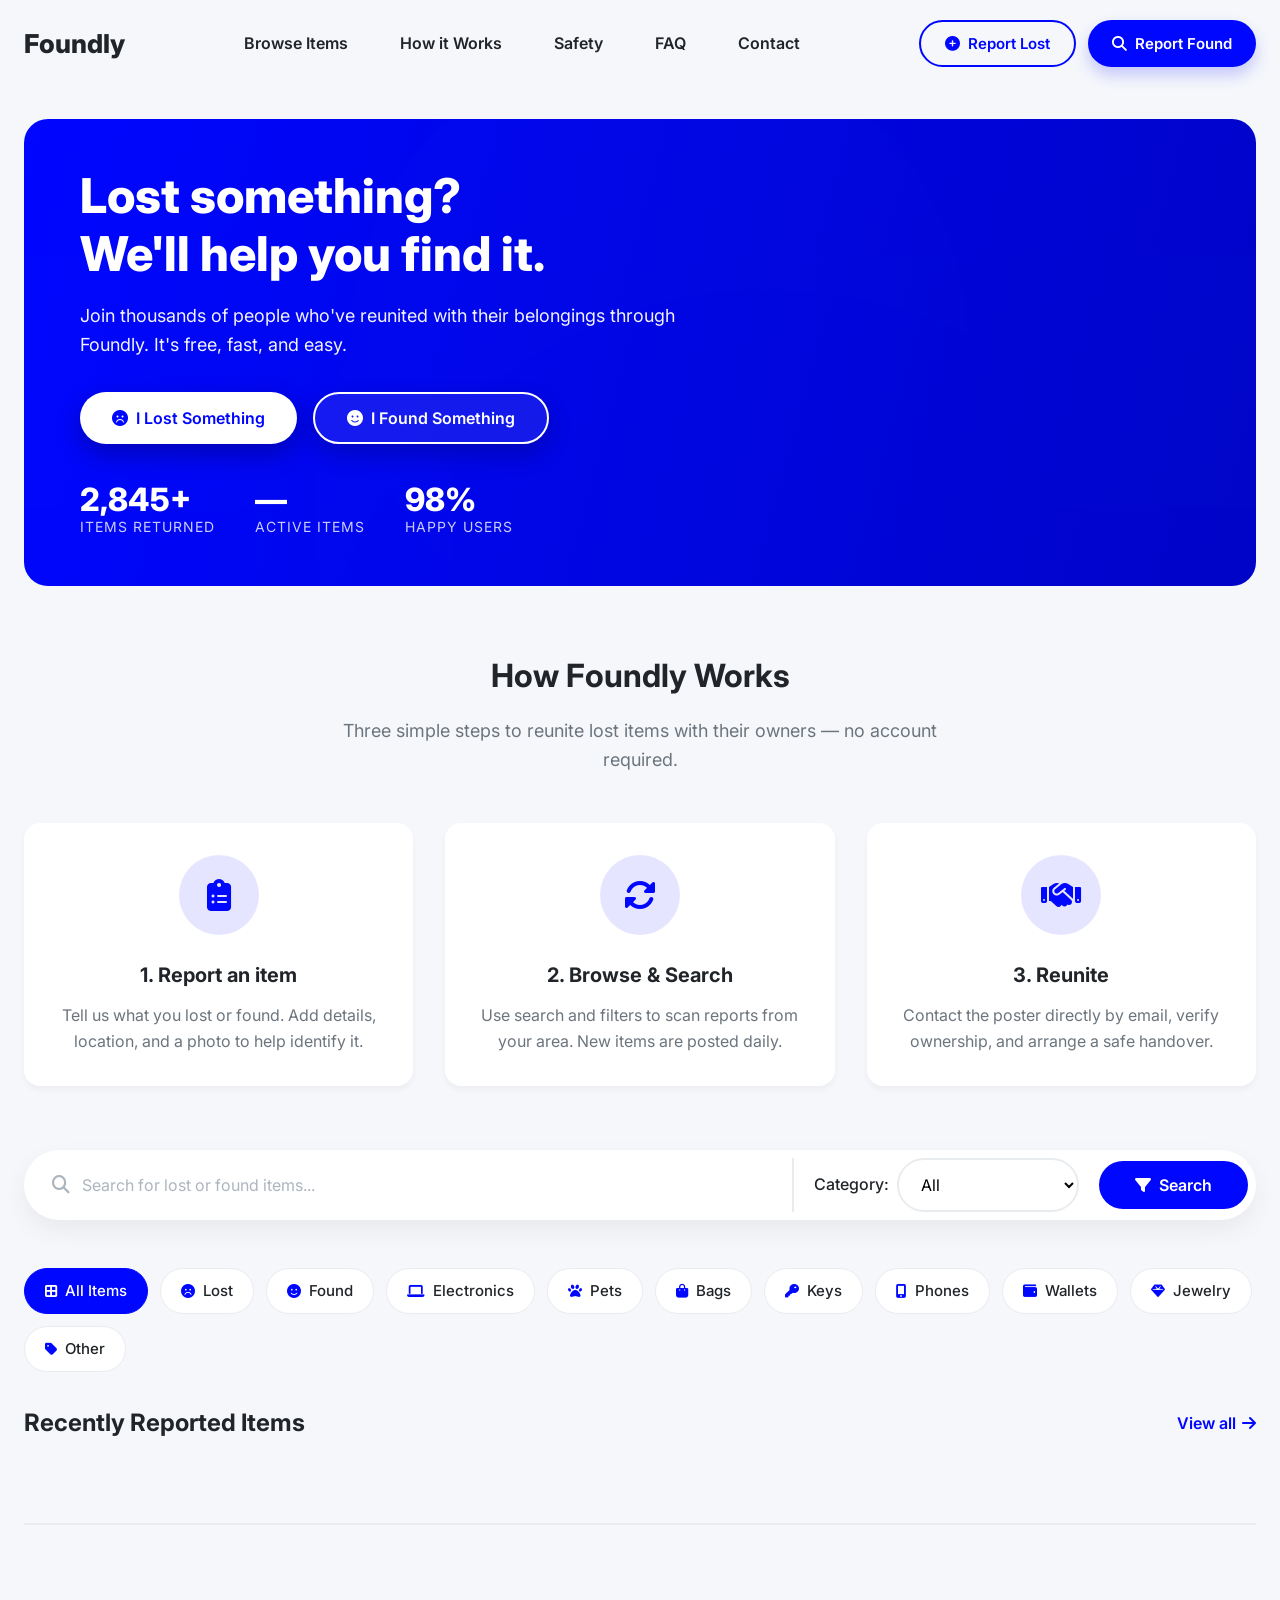
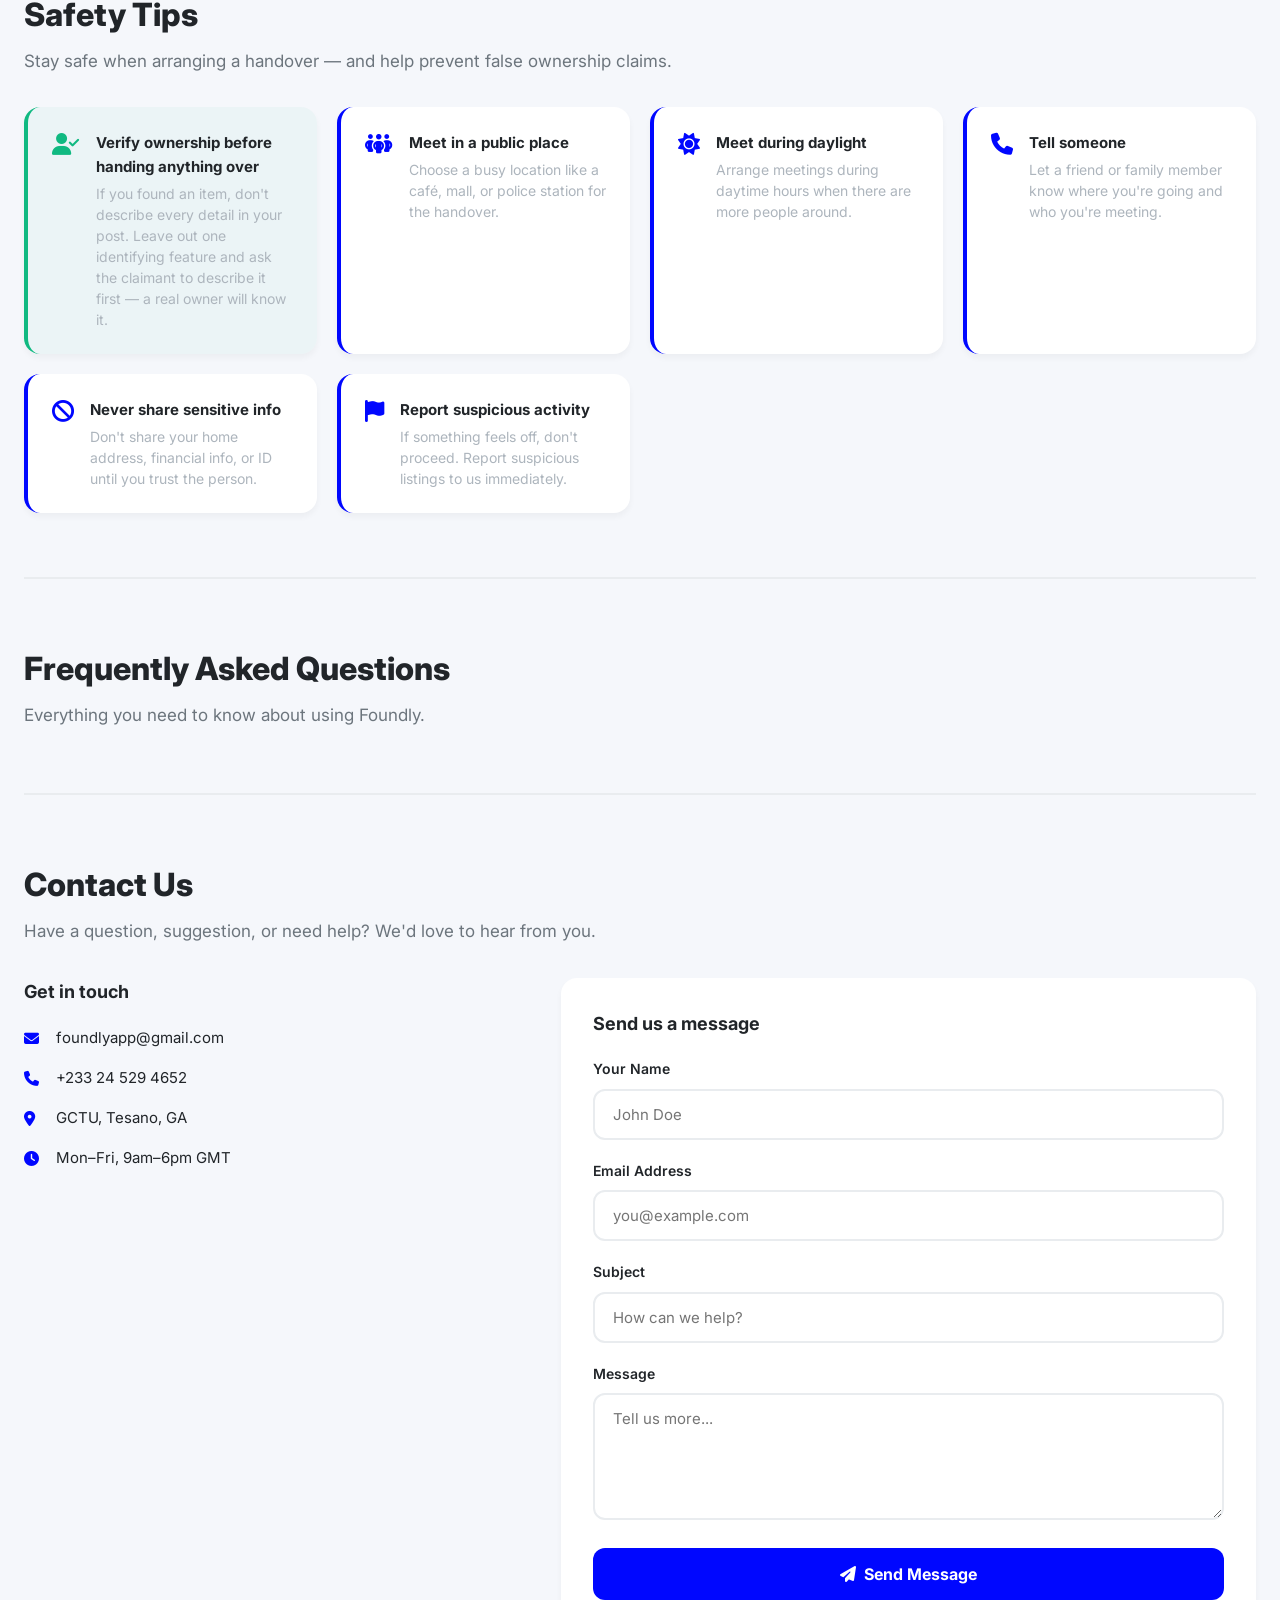
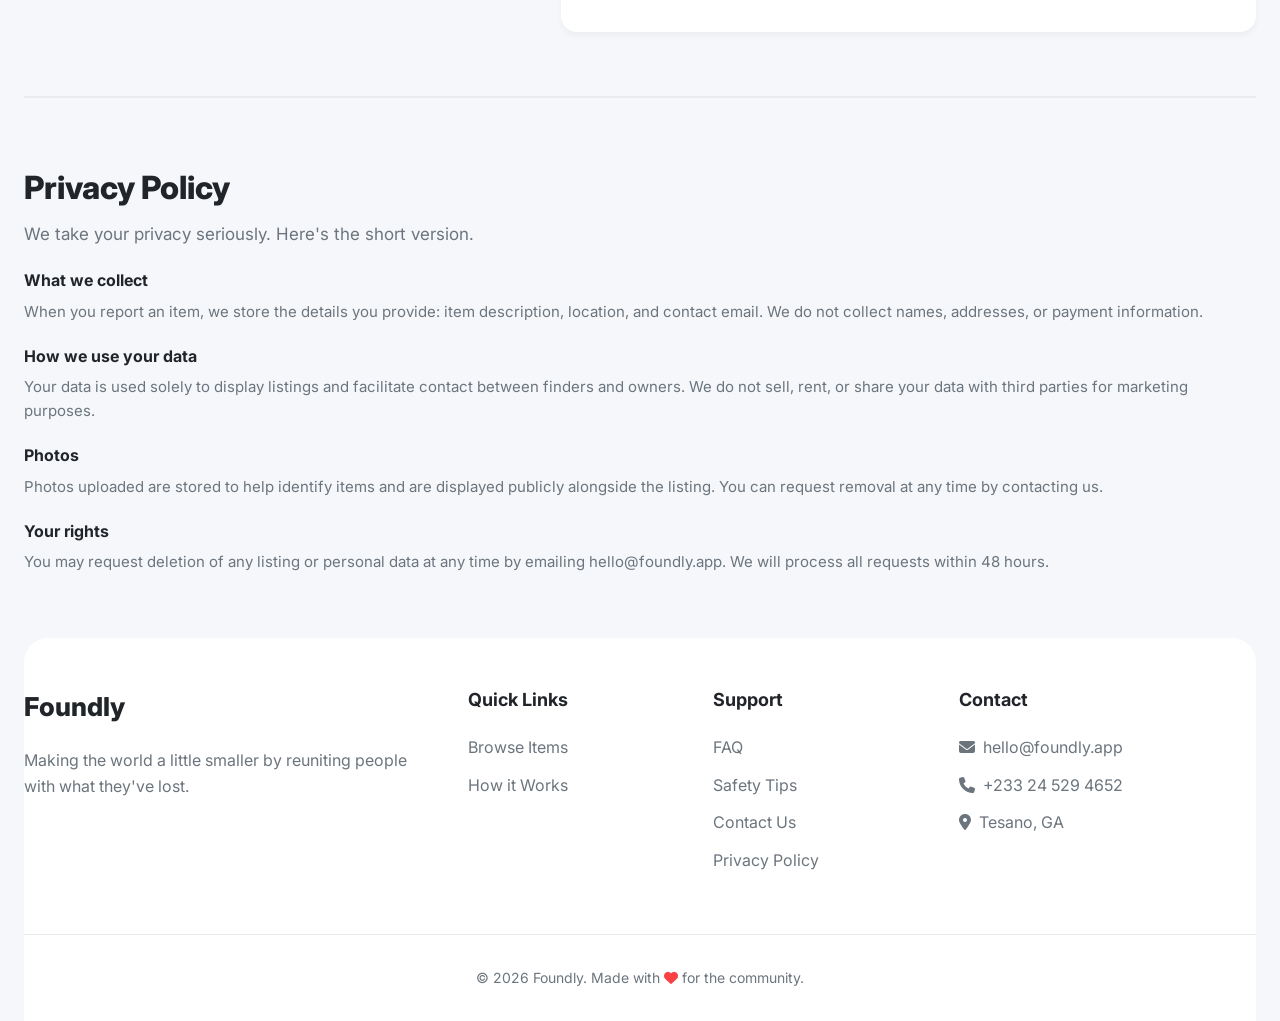
==== index.html @ a4c71cb5 "initial commit" ====
<!DOCTYPE html>
<html lang="en">
<head>
  <meta charset="UTF-8">
  <meta name="viewport" content="width=device-width, initial-scale=1.0">
  <title>Foundly · Lost & Found</title>
  <link rel="icon" type="image/png" href="foundly-logo-2(preview).png">
  <link rel="stylesheet" href="https://cdnjs.cloudflare.com/ajax/libs/font-awesome/6.4.0/css/all.min.css">
  <link href="https://fonts.googleapis.com/css2?family=Inter:wght@400;500;600;700;800&display=swap" rel="stylesheet">
  <link rel="stylesheet" href="foundly.css">
  <style>
    .about-section { margin: 64px 0; }
    .about-section h2 { font-size: 32px; font-weight: 800; margin-bottom: 8px; }
    .about-section > p { color: #6c757d; font-size: 17px; margin-bottom: 8px; }
    .section-divider { border: none; border-top: 2px solid #e9ecef; margin: 56px 0; }

    .safety-grid { display: grid; grid-template-columns: repeat(auto-fill, minmax(260px, 1fr)); gap: 20px; margin-top: 32px; }
    .safety-tip {
      background: white; border-radius: var(--radius-md); padding: 24px; box-shadow: var(--shadow-sm);
      border-left: 4px solid var(--primary); display: flex; gap: 16px; align-items: flex-start; transition: var(--transition);
    }
    .safety-tip:hover { transform: translateY(-3px); box-shadow: var(--shadow-md); }
    .safety-tip.highlight { border-left-color: #10b981; background: rgba(16,185,129,0.04); }
    .safety-tip i { font-size: 22px; color: var(--primary); margin-top: 2px; }
    .safety-tip.highlight i { color: #10b981; }
    .safety-tip h4 { font-size: 15px; margin-bottom: 4px; }
    .safety-tip p { font-size: 14px; color: var(--gray); line-height: 1.5; }

    .faq-list { margin-top: 28px; }
    .faq-item { border-bottom: 1px solid #e9ecef; }
    .faq-question {
      display: flex; justify-content: space-between; align-items: center; padding: 20px 4px;
      cursor: pointer; font-weight: 600; font-size: 16px;
    }
    .faq-question i { color: var(--gray); transition: transform 0.2s; }
    .faq-question.open i { transform: rotate(180deg); color: var(--primary); }
    .faq-answer { max-height: 0; overflow: hidden; transition: max-height 0.25s ease; color: #6c757d; font-size: 15px; line-height: 1.6; padding: 0 4px; }
    .faq-answer.open { max-height: 300px; padding-bottom: 20px; }

    .contact-grid { display: grid; grid-template-columns: 1fr 1.4fr; gap: 40px; margin-top: 32px; }
    .contact-info-item { display: flex; align-items: center; gap: 12px; margin-bottom: 16px; font-size: 15px; color: var(--dark); }
    .contact-info-item i { color: var(--primary); width: 20px; }
    .contact-form { background: white; border-radius: var(--radius-md); padding: 32px; box-shadow: var(--shadow-sm); }
    .contact-form h3, .contact-info h3 { margin-bottom: 20px; font-size: 18px; }
    @media (max-width: 900px) { .contact-grid { grid-template-columns: 1fr; } }

    .privacy-block h4 { margin-top: 20px; margin-bottom: 6px; font-size: 16px; }
    .privacy-block p { color: #6c757d; font-size: 15px; line-height: 1.6; }

    .form-tip {
      display: flex; gap: 10px; align-items: flex-start; background: rgba(0,7,255,0.05);
      border: 1px solid rgba(0,7,255,0.12); border-radius: var(--radius-sm); padding: 12px 14px;
      font-size: 13px; color: var(--dark); margin-top: -6px; margin-bottom: 18px; line-height: 1.5;
    }
    .form-tip i { color: var(--primary); margin-top: 2px; }
  </style>
</head>
<body data-page="home">
<div class="container">

  <!-- NAVIGATION -->
  <nav class="navbar">
    <a href="#" class="logo">
      <img id="foundly-logo-top" src="foundly-logo-2(preview).png" alt="Foundly illustration" onerror="this.style.display='none'">
      <span>Foundly</span>
    </a>
    <div class="nav-links">
      <a href="#items-section">Browse Items</a>
      <a href="#how-it-works">How it Works</a>
      <a href="#safety">Safety</a>
      <a href="#faq">FAQ</a>
      <a href="#contact">Contact</a>
    </div>
    <div class="nav-buttons">
      <button class="btn btn-outline" onclick="openReportModal('lost')">
        <i class="fas fa-plus-circle"></i> Report Lost
      </button>
      <button class="btn btn-primary" onclick="openReportModal('found')">
        <i class="fas fa-search"></i> Report Found
      </button>
    </div>
  </nav>

  <!-- HERO -->
  <section class="hero">
    <div class="hero-content">
      <h1>Lost something?<br>We'll help you find it.</h1>
      <p>Join thousands of people who've reunited with their belongings through Foundly. It's free, fast, and easy.</p>
      <div class="hero-buttons">
        <button class="btn" onclick="openReportModal('lost')">
          <i class="fas fa-frown"></i> I Lost Something
        </button>
        <button class="btn btn-outline-white" onclick="openReportModal('found')">
          <i class="fas fa-smile"></i> I Found Something
        </button>
      </div>
      <div class="hero-stats">
        <div class="stat-item">
          <span class="stat-number" id="statReturned">2,845+</span>
          <span class="stat-label">Items Returned</span>
        </div>
        <div class="stat-item">
          <span class="stat-number" id="statActive">—</span>
          <span class="stat-label">Active Items</span>
        </div>
        <div class="stat-item">
          <span class="stat-number">98%</span>
          <span class="stat-label">Happy Users</span>
        </div>
      </div>
    </div>
    <div class="hero-image">
      <img src="foundly-logo-2(preview).png" alt="Foundly illustration" onerror="this.style.display='none'">
    </div>
  </section>

  <!-- HOW IT WORKS -->
  <section class="how-it-works" id="how-it-works">
    <h2>How Foundly Works</h2>
    <p>Three simple steps to reunite lost items with their owners — no account required.</p>
    <div class="steps">
      <div class="step">
        <div class="step-icon"><i class="fas fa-clipboard-list"></i></div>
        <h3>1. Report an item</h3>
        <p>Tell us what you lost or found. Add details, location, and a photo to help identify it.</p>
      </div>
      <div class="step">
        <div class="step-icon"><i class="fas fa-sync-alt"></i></div>
        <h3>2. Browse & Search</h3>
        <p>Use search and filters to scan reports from your area. New items are posted daily.</p>
      </div>
      <div class="step">
        <div class="step-icon"><i class="fas fa-handshake"></i></div>
        <h3>3. Reunite</h3>
        <p>Contact the poster directly by email, verify ownership, and arrange a safe handover.</p>
      </div>
    </div>
  </section>

  <!-- SEARCH & FILTER -->
  <div class="search-section" id="items-section">
    <div class="search-input">
      <i class="fas fa-search"></i>
      <input type="text" placeholder="Search for lost or found items..." id="searchInput">
    </div>
    <div class="filter-dropdown">
      <label for="drpdwn">Category:</label>
      <select id="drpdwn">
        <option value="">All</option>
        <option value="electronics">Electronics</option>
        <option value="pets">Pets</option>
        <option value="bags">Bags & Luggage</option>
        <option value="keys">Keys</option>
        <option value="phones">Phones</option>
        <option value="wallets">Wallets & Purses</option>
        <option value="jewelry">Jewelry</option>
        <option value="other">Other</option>
      </select>
    </div>
    <button class="search-btn" onclick="applyFilters()">
      <i class="fas fa-filter"></i> Search
    </button>
  </div>

  <!-- CATEGORY PILLS -->
  <div class="category-pills">
    <div class="pill active" onclick="filterByType('all', this)"><i class="fas fa-border-all"></i> All Items</div>
    <div class="pill" onclick="filterByType('lost', this)"><i class="fas fa-frown"></i> Lost</div>
    <div class="pill" onclick="filterByType('found', this)"><i class="fas fa-smile"></i> Found</div>
    <div class="pill" onclick="filterByCategory('electronics', this)"><i class="fas fa-laptop"></i> Electronics</div>
    <div class="pill" onclick="filterByCategory('pets', this)"><i class="fas fa-paw"></i> Pets</div>
    <div class="pill" onclick="filterByCategory('bags', this)"><i class="fas fa-bag-shopping"></i> Bags</div>
    <div class="pill" onclick="filterByCategory('keys', this)"><i class="fas fa-key"></i> Keys</div>
    <div class="pill" onclick="filterByCategory('phones', this)"><i class="fas fa-mobile-alt"></i> Phones</div>
    <div class="pill" onclick="filterByCategory('wallets', this)"><i class="fas fa-wallet"></i> Wallets</div>
    <div class="pill" onclick="filterByCategory('jewelry', this)"><i class="fas fa-gem"></i> Jewelry</div>
    <div class="pill" onclick="filterByCategory('other', this)"><i class="fas fa-tag"></i> Other</div>
  </div>

  <!-- ITEMS GRID -->
  <div class="section-header">
    <h2>Recently Reported Items</h2>
    <a onclick="showAllItems()" style="cursor:pointer">View all <i class="fas fa-arrow-right"></i></a>
  </div>
  <div class="items-grid" id="itemsGrid"></div>

  <hr class="section-divider">

  <!-- SAFETY TIPS -->
  <section class="about-section" id="safety">
    <h2>Safety Tips</h2>
    <p>Stay safe when arranging a handover — and help prevent false ownership claims.</p>
    <div class="safety-grid">
      <div class="safety-tip highlight">
        <i class="fas fa-user-check"></i>
        <div>
          <h4>Verify ownership before handing anything over</h4>
          <p>If you found an item, don't describe every detail in your post. Leave out one identifying feature and ask the claimant to describe it first — a real owner will know it.</p>
        </div>
      </div>
      <div class="safety-tip">
        <i class="fas fa-people-group"></i>
        <div>
          <h4>Meet in a public place</h4>
          <p>Choose a busy location like a café, mall, or police station for the handover.</p>
        </div>
      </div>
      <div class="safety-tip">
        <i class="fas fa-sun"></i>
        <div>
          <h4>Meet during daylight</h4>
          <p>Arrange meetings during daytime hours when there are more people around.</p>
        </div>
      </div>
      <div class="safety-tip">
        <i class="fas fa-phone"></i>
        <div>
          <h4>Tell someone</h4>
          <p>Let a friend or family member know where you're going and who you're meeting.</p>
        </div>
      </div>
      <div class="safety-tip">
        <i class="fas fa-ban"></i>
        <div>
          <h4>Never share sensitive info</h4>
          <p>Don't share your home address, financial info, or ID until you trust the person.</p>
        </div>
      </div>
      <div class="safety-tip">
        <i class="fas fa-flag"></i>
        <div>
          <h4>Report suspicious activity</h4>
          <p>If something feels off, don't proceed. Report suspicious listings to us immediately.</p>
        </div>
      </div>
    </div>
  </section>

  <hr class="section-divider">

  <!-- FAQ -->
  <section class="about-section" id="faq">
    <h2>Frequently Asked Questions</h2>
    <p>Everything you need to know about using Foundly.</p>
    <div class="faq-list" id="faqList"><!-- rendered by JS --></div>
  </section>

  <hr class="section-divider">

  <!-- CONTACT -->
  <section class="about-section" id="contact">
    <h2>Contact Us</h2>
    <p>Have a question, suggestion, or need help? We'd love to hear from you.</p>
    <div class="contact-grid">
      <div class="contact-info">
        <h3>Get in touch</h3>
        <div class="contact-info-item"><i class="fas fa-envelope"></i><span>foundlyapp@gmail.com</span></div>
        <div class="contact-info-item"><i class="fas fa-phone"></i><span>+233 24 529 4652</span></div>
        <div class="contact-info-item"><i class="fas fa-map-marker-alt"></i><span>GCTU, Tesano, GA</span></div>
        <div class="contact-info-item"><i class="fas fa-clock"></i><span>Mon–Fri, 9am–6pm GMT</span></div>
      </div>
      <div class="contact-form">
        <h3>Send us a message</h3>
        <form onsubmit="submitContact(event)">
          <div class="form-group">
            <label>Your Name</label>
            <input type="text" placeholder="John Doe" required>
          </div>
          <div class="form-group">
            <label>Email Address</label>
            <input type="email" placeholder="you@example.com" required>
          </div>
          <div class="form-group">
            <label>Subject</label>
            <input type="text" placeholder="How can we help?">
          </div>
          <div class="form-group">
            <label>Message</label>
            <textarea rows="5" placeholder="Tell us more..." required style="resize:vertical"></textarea>
          </div>
          <button type="submit" class="submit-btn">
            <i class="fas fa-paper-plane"></i> Send Message
          </button>
        </form>
      </div>
    </div>
  </section>

  <hr class="section-divider">

  <!-- PRIVACY -->
  <section class="about-section" id="privacy">
    <h2>Privacy Policy</h2>
    <p>We take your privacy seriously. Here's the short version.</p>
    <div class="privacy-block">
      <h4>What we collect</h4>
      <p>When you report an item, we store the details you provide: item description, location, and contact email. We do not collect names, addresses, or payment information.</p>
      <h4>How we use your data</h4>
      <p>Your data is used solely to display listings and facilitate contact between finders and owners. We do not sell, rent, or share your data with third parties for marketing purposes.</p>
      <h4>Photos</h4>
      <p>Photos uploaded are stored to help identify items and are displayed publicly alongside the listing. You can request removal at any time by contacting us.</p>
      <h4>Your rights</h4>
      <p>You may request deletion of any listing or personal data at any time by emailing hello@foundly.app. We will process all requests within 48 hours.</p>
    </div>
  </section>

  <!-- REPORT MODAL -->
  <div class="modal" id="reportModal">
    <div class="modal-content">
      <div class="modal-header">
        <h3 id="modalTitle">Report Lost Item</h3>
        <button class="close-modal" onclick="closeModal()">&times;</button>
      </div>
      <form id="reportForm" onsubmit="submitReport(event)">
        <input type="hidden" id="itemType" name="itemType" value="lost">
        <div class="form-group">
          <label>Title *</label>
          <input type="text" placeholder="e.g., Blue Samsung Galaxy S22" id="itemTitle" required>
        </div>
        <div class="form-row">
          <div class="form-group">
            <label>Category *</label>
            <select id="itemCategory" required>
              <option value="">Select category</option>
              <option value="electronics">Electronics</option>
              <option value="pets">Pets</option>
              <option value="bags">Bags & Luggage</option>
              <option value="keys">Keys</option>
              <option value="phones">Phones</option>
              <option value="wallets">Wallets & Purses</option>
              <option value="jewelry">Jewelry</option>
              <option value="other">Other</option>
            </select>
          </div>
          <div class="form-group">
            <label>Location *</label>
            <input type="text" placeholder="e.g., Near Central Park (an approximate area is safer than an exact address)" id="itemLocation" required>
          </div>
        </div>
        <div class="form-group">
          <label>Description *</label>
          <textarea rows="4" placeholder="Provide a description (color, brand, distinctive features...)" id="itemDescription" required></textarea>
        </div>
        <div class="form-tip">
          <i class="fas fa-lightbulb"></i>
          <span>Tip: if you found this item, consider leaving out one identifying detail (a mark, an engraving, what's inside a pocket). Ask the claimant to describe it before you meet — it's the easiest way to confirm they're the real owner.</span>
        </div>
        <div class="form-group">
          <label>Contact Email *</label>
          <input type="email" placeholder="your@email.com" id="itemEmail" required>
        </div>
        <div class="form-group">
          <label>Photo (optional)</label>
          <div class="file-upload" onclick="document.getElementById('itemImage').click()">
            <i class="fas fa-cloud-upload-alt"></i>
            <p>Click to upload or drag and drop</p>
            <small style="color:var(--gray)">PNG, JPG up to 10MB — consider cropping out one unique detail</small>
            <input type="file" id="itemImage" accept="image/*" style="display:none">
          </div>
        </div>
        <button type="submit" class="submit-btn">
          <i class="fas fa-paper-plane"></i>
          <span id="submitBtnText">Report Lost Item</span>
        </button>
      </form>
    </div>
  </div>

  <!-- ITEM DETAIL MODAL -->
  <div class="modal detail-modal" id="detailModal">
    <div class="modal-content">
      <button class="close-modal" onclick="closeDetailModal()" style="position:absolute;top:16px;right:16px;z-index:10;background:white;border-radius:50%;width:40px;height:40px;font-size:24px">&times;</button>
      <div class="detail-image" id="detailImage">
        <i class="fas fa-image"></i>
      </div>
      <div class="detail-body">
        <span class="card-badge" id="detailBadge" style="position:static;margin-bottom:12px;display:inline-block">Lost</span>
        <h2 id="detailTitle">Item Title</h2>
        <div class="detail-meta">
          <span><i class="fas fa-tag"></i> <span id="detailCategory">Category</span></span>
          <span><i class="fas fa-map-marker-alt"></i> <span id="detailLocation">Location</span></span>
          <span><i class="fas fa-calendar"></i> <span id="detailDate">Date</span></span>
        </div>
        <p id="detailDescription">Item description goes here.</p>
        <div class="detail-actions">
          <a href="#" id="detailContactBtn" class="btn btn-primary" style="flex:1;justify-content:center">
            <i class="fas fa-envelope"></i> <span id="detailContactEmail">Contact</span>
          </a>
        </div>
      </div>
    </div>
  </div>

  <!-- EDIT LINK SUCCESS MODAL -->
  <div class="modal" id="editLinkModal">
    <div class="modal-content" style="max-width:460px">
      <div class="modal-header">
        <h3><i class="fas fa-circle-check" style="color:#10b981;margin-right:8px"></i>Report Submitted!</h3>
        <button class="close-modal" onclick="closeEditLinkModal()">&times;</button>
      </div>
      <div style="padding:0 0 8px">
        <p style="color:var(--gray);margin-bottom:16px">
          Save this private link — it's the only way to edit, resolve, or delete this report later. Nobody else can use it.
        </p>
        <div class="form-group">
          <label>Your edit link</label>
          <div style="display:flex;gap:8px">
            <input type="text" id="editLinkInput" readonly style="flex:1" onclick="this.select()">
            <button type="button" class="btn btn-outline" onclick="copyEditLink()" style="white-space:nowrap">
              <i class="fas fa-copy"></i> Copy
            </button>
          </div>
        </div>
        <a id="editLinkEmailBtn" href="#" class="btn btn-outline" style="width:100%;justify-content:center;margin-top:8px">
          <i class="fas fa-envelope"></i> Email me this link
        </a>
        <button type="button" class="submit-btn" style="margin-top:16px" onclick="closeEditLinkModal()">
          <i class="fas fa-check"></i> Got it
        </button>
      </div>
    </div>
  </div>

  <!-- FOOTER -->
  <footer class="footer">
    <div class="footer-content">
      <div class="footer-col">
        <a href="#" class="logo" style="margin-bottom:20px">
          <img id="foundly-logo-top" src="foundly-logo-2(preview).png" alt="Foundly illustration" onerror="this.style.display='none'">
          <span>Foundly</span>
        </a>
        <p>Making the world a little smaller by reuniting people with what they've lost.</p>
      </div>
      <div class="footer-col">
        <h4>Quick Links</h4>
        <ul class="footer-links">
          <li><a href="#items-section">Browse Items</a></li>
          <li><a href="#how-it-works">How it Works</a></li>
        </ul>
      </div>
      <div class="footer-col">
        <h4>Support</h4>
        <ul class="footer-links">
          <li><a href="#faq">FAQ</a></li>
          <li><a href="#safety">Safety Tips</a></li>
          <li><a href="#contact">Contact Us</a></li>
          <li><a href="#privacy">Privacy Policy</a></li>
        </ul>
      </div>
      <div class="footer-col">
        <h4>Contact</h4>
        <ul class="footer-links">
          <li><span><i class="fas fa-envelope" style="margin-right:8px"></i>hello@foundly.app</span></li>
          <li><span><i class="fas fa-phone" style="margin-right:8px"></i>+233 24 529 4652</span></li>
          <li><span><i class="fas fa-map-marker-alt" style="margin-right:8px"></i>Tesano, GA</span></li>
        </ul>
      </div>
    </div>
    <div class="footer-bottom">
      <p>&copy; 2026 Foundly. Made with <i class="fas fa-heart" style="color:var(--danger)"></i> for the community.</p>
    </div>
  </footer>
</div>

<script type="module" src="js/home.js"></script>
</body>
</html>
---- foundly.css ----
/* ============================================================
   FOUNDLY — Shared Stylesheet
   ============================================================ */

* {
  margin: 0;
  padding: 0;
  box-sizing: border-box;
  font-family: 'Inter', sans-serif;
}

html {
  scroll-behavior: smooth;
}

:root {
  --primary: #0007ff;
  --primary-light: #3d42ff;
  --primary-dark: #0005c7;
  --secondary: #f72585;
  --success: #4cc9f0;
  --warning: #f8961e;
  --danger: #f94144;
  --light: #f8f9fa;
  --gray: #adb5bd;
  --dark: #212529;
  --white: #ffffff;
  --shadow-sm: 0 4px 6px rgba(0,0,0,0.04);
  --shadow-md: 0 10px 25px rgba(0,0,0,0.06);
  --shadow-lg: 0 20px 40px rgba(0,0,0,0.08);
  --radius-sm: 12px;
  --radius-md: 16px;
  --radius-lg: 24px;
  --transition: all 0.2s ease;
}

body {
  background-color: #f5f7fb;
  color: var(--dark);
  line-height: 1.6;
}

/* ---------- LAYOUT ---------- */
.container {
  max-width: 1280px;
  margin: 0 auto;
  padding: 0 24px;
}

/* ---------- NAVIGATION ---------- */
.navbar {
  display: flex;
  justify-content: space-between;
  align-items: center;
  padding: 20px 0;
  margin-bottom: 20px;
}

.logo {
  display: flex;
  align-items: center;
  gap: 10px;
  font-size: 26px;
  font-weight: 800;
  color: var(--dark);
  text-decoration: none;
}

.logo i {
  color: var(--primary);
  font-size: 32px;
}

#foundly-logo-top {
  width: 50px;
  height: 50px;
  object-fit: contain;
}

.nav-links {
  display: flex;
  gap: 32px;
  font-weight: 600;
}

.nav-links a {
  text-decoration: none;
  color: var(--dark);
  font-size: 16px;
  transition: var(--transition);
  margin: 0 10px;
}

.nav-links a:hover { color: var(--primary); }

.nav-links a.active {
  color: var(--primary);
  position: relative;
}

.nav-links a.active::after {
  content: '';
  position: absolute;
  bottom: -8px;
  left: 0;
  width: 100%;
  height: 3px;
  background: var(--primary);
  border-radius: 3px;
}

.nav-buttons {
  display: flex;
  gap: 12px;
}

/* ---------- BUTTONS ---------- */
.btn {
  padding: 12px 24px;
  border-radius: 40px;
  border: 1px solid #e9ecef;
  font-weight: 600;
  font-size: 15px;
  cursor: pointer;
  transition: var(--transition);
  display: inline-flex;
  align-items: center;
  gap: 8px;
  background: white;
  color: var(--dark);
  text-decoration: none;
}

.btn-primary {
  background: var(--primary);
  color: white;
  border: none;
  box-shadow: 0 8px 16px rgba(0,7,255,0.2);
}

.btn-primary:hover {
  background: var(--primary-dark);
  transform: translateY(-2px);
  box-shadow: 0 12px 20px rgba(0,7,255,0.3);
}

.btn-outline {
  background: transparent;
  border: 2px solid var(--primary);
  color: var(--primary);
}

.btn-outline:hover {
  background: var(--primary);
  color: white;
}

.btn-danger {
  background: var(--danger);
  color: white;
  border: none;
  box-shadow: 0 8px 16px rgba(249,65,68,0.2);
}

.btn-danger:hover {
  background: #d93235;
  transform: translateY(-2px);
}

.btn-success {
  background: #06b6d4;
  color: white;
  border: none;
  box-shadow: 0 8px 16px rgba(76,201,240,0.2);
}

.btn-success:hover {
  background: #0891b2;
  transform: translateY(-2px);
}

/* ---------- HERO SECTION ---------- */
.hero {
  display: flex;
  justify-content: space-between;
  align-items: center;
  background: linear-gradient(105deg, var(--primary) 0%, #0005c7 100%);
  border-radius: var(--radius-lg);
  padding: 48px 56px;
  margin: 32px 0 48px;
  color: white;
  position: relative;
  overflow: hidden;
}

.hero::before {
  content: '';
  position: absolute;
  top: 0; left: 0;
  width: 100%; height: 100%;
  background: url('data:image/svg+xml,<svg xmlns="http://www.w3.org/2000/svg" viewBox="0 0 200 200"><path fill="rgba(255,255,255,0.05)" d="M69.5 134.6c-10.2-9-16.5-22-16.5-36.2 0-27.6 22.4-50 50-50 27.1 0 49.2 21.6 50 48.6-9.8-4.6-20.6-7.1-32-7.1-33.5 0-61.5 21.9-71.5 52.2-1.5-5.3-2.5-10.9-2.5-16.6 0-4.5.5-8.9 1.5-13.1 3.2-13.7 11-25.4 21.5-33.8z"/></svg>') center/cover no-repeat;
  opacity: 0.1;
}

.hero-content {
  max-width: 60%;
  position: relative;
  z-index: 2;
}

.hero h1 {
  font-size: 48px;
  font-weight: 800;
  line-height: 1.2;
  margin-bottom: 20px;
}

.hero p {
  font-size: 18px;
  opacity: 0.95;
  margin-bottom: 32px;
  max-width: 90%;
}

.hero-buttons {
  display: flex;
  gap: 16px;
}

.hero-buttons .btn {
  background: white;
  color: var(--primary);
  border: none;
  padding: 14px 32px;
  font-size: 16px;
  box-shadow: 0 10px 24px rgba(0,0,0,0.25);
}

.hero-buttons .btn:hover {
  transform: translateY(-3px);
  box-shadow: 0 14px 30px rgba(0,0,0,0.32);
}

.hero-buttons .btn-outline-white {
  background: rgba(255,255,255,0.08);
  color: white;
  border: 2px solid white;
  box-shadow: 0 10px 24px rgba(0,0,0,0.2);
}

.hero-buttons .btn-outline-white:hover {
  background: white;
  color: var(--primary);
  transform: translateY(-3px);
  box-shadow: 0 14px 30px rgba(0,0,0,0.28);
}

.hero-stats {
  display: flex;
  gap: 40px;
  margin-top: 40px;
}

.stat-item {
  display: flex;
  flex-direction: column;
}

.stat-number {
  font-size: 32px;
  font-weight: 800;
  line-height: 1;
}

.stat-label {
  font-size: 14px;
  opacity: 0.8;
  text-transform: uppercase;
  letter-spacing: 1px;
}

.hero-image {
  position: relative;
  z-index: 2;
  width: 35%;
}

.hero-image img {
  width: 100%;
  filter: drop-shadow(0 20px 30px rgba(0,0,0,0.15));
}

/* ---------- PAGE HERO (sub-pages) ---------- */
.page-hero {
  border-radius: var(--radius-lg);
  padding: 48px 56px;
  margin: 32px 0 48px;
  color: white;
  position: relative;
  overflow: hidden;
}

.page-hero.lost-hero {
  background: linear-gradient(105deg, #f94144 0%, #f3722c 100%);
}

.page-hero.found-hero {
  background: linear-gradient(105deg, #06b6d4 0%, #0007ff 100%);
}

.page-hero.about-hero {
  background: linear-gradient(105deg, var(--primary) 0%, #7209b7 100%);
}

.page-hero::before {
  content: '';
  position: absolute;
  top: 0; left: 0;
  width: 100%; height: 100%;
  background: url('data:image/svg+xml,<svg xmlns="http://www.w3.org/2000/svg" viewBox="0 0 200 200"><circle fill="rgba(255,255,255,0.05)" cx="100" cy="100" r="80"/></svg>') center/cover;
  opacity: 0.3;
}

.page-hero-content {
  position: relative;
  z-index: 2;
}

.page-hero h1 {
  font-size: 42px;
  font-weight: 800;
  margin-bottom: 12px;
}

.page-hero p {
  font-size: 18px;
  opacity: 0.9;
  max-width: 600px;
}

/* ---------- SEARCH & FILTER BAR ---------- */
.search-section {
  background: white;
  border-radius: 100px;
  padding: 8px;
  margin-bottom: 48px;
  box-shadow: var(--shadow-md);
  display: flex;
  align-items: center;
}

.search-input {
  flex: 1;
  display: flex;
  align-items: center;
  padding: 0 20px;
  color: var(--gray);
}

.search-input i {
  color: var(--gray);
  font-size: 18px;
}

.search-input input {
  width: 100%;
  padding: 16px 12px;
  border: none;
  font-size: 16px;
  background: transparent;
}

.search-input input::placeholder { color: var(--gray); font-weight: 400; }
.search-input input:focus { outline: none; }

.filter-dropdown {
  display: flex;
  align-items: center;
  gap: 8px;
  padding: 0 20px;
  border-left: 2px solid #e9ecef;
  color: var(--dark);
  font-weight: 500;
  cursor: pointer;
}

#drpdwn {
  width: 100%;
  padding: 14px 18px;
  border: 2px solid #e9ecef;
  border-radius: 100px;
  font-size: 16px;
  transition: var(--transition);
  background: white;
}

.search-btn {
  background: var(--primary);
  color: white;
  border: none;
  padding: 14px 36px;
  border-radius: 100px;
  font-weight: 600;
  font-size: 16px;
  cursor: pointer;
  transition: var(--transition);
  display: flex;
  align-items: center;
  gap: 8px;
}

.search-btn:hover { background: var(--primary-dark); }

/* ---------- CATEGORY PILLS ---------- */
.section-header {
  display: flex;
  justify-content: space-between;
  align-items: center;
  margin-bottom: 24px;
}

.section-header h2 {
  font-size: 24px;
  font-weight: 700;
  color: var(--dark);
}

.section-header a {
  color: var(--primary);
  text-decoration: none;
  font-weight: 600;
  display: flex;
  align-items: center;
  gap: 6px;
  cursor: pointer;
}

.category-pills {
  display: flex;
  gap: 12px;
  margin-bottom: 32px;
  flex-wrap: wrap;
}

.pill {
  padding: 10px 20px;
  background: white;
  border-radius: 40px;
  font-weight: 500;
  font-size: 15px;
  color: var(--dark);
  border: 1px solid #e9ecef;
  cursor: pointer;
  transition: var(--transition);
  display: flex;
  align-items: center;
  gap: 8px;
}

.pill i { color: var(--primary); font-size: 14px; }
.pill:hover { background: #f1f3f5; border-color: var(--gray); }
.pill.active { background: var(--primary); color: white; border-color: var(--primary); }
.pill.active i { color: white; }

/* ---------- ITEM CARDS GRID ---------- */
.items-grid {
  display: grid;
  grid-template-columns: repeat(auto-fill, minmax(280px, 1fr));
  gap: 28px;
  margin-bottom: 48px;
}

.item-card {
  background: white;
  border-radius: var(--radius-md);
  overflow: hidden;
  box-shadow: var(--shadow-sm);
  transition: var(--transition);
  position: relative;
  border: 1px solid #f1f3f5;
}

.item-card:hover {
  transform: translateY(-6px);
  box-shadow: var(--shadow-lg);
  border-color: transparent;
  cursor: pointer;
}

.card-badge {
  position: absolute;
  top: 16px;
  left: 16px;
  padding: 6px 14px;
  border-radius: 40px;
  font-size: 12px;
  font-weight: 700;
  text-transform: uppercase;
  letter-spacing: 0.5px;
  z-index: 2;
}

.badge-lost { background: rgba(249,65,68,0.12); color: var(--danger); backdrop-filter: blur(4px); }
.badge-found { background: rgba(76,201,240,0.12); color: #06b6d4; backdrop-filter: blur(4px); }

.card-image {
  height: 180px;
  background: #f1f3f5;
  position: relative;
  display: flex;
  align-items: center;
  justify-content: center;
  color: var(--gray);
  font-size: 48px;
  overflow: hidden;
}

.card-image i { opacity: 0.5; }

.card-image img {
  width: 100%;
  height: 100%;
  object-fit: cover;
}

.card-content { padding: 20px; }

.card-category {
  display: inline-block;
  font-size: 12px;
  font-weight: 600;
  color: var(--primary);
  background: rgba(0,7,255,0.08);
  padding: 4px 12px;
  border-radius: 40px;
  margin-bottom: 12px;
  text-transform: uppercase;
  letter-spacing: 0.5px;
}

.card-title { font-size: 18px; font-weight: 700; margin-bottom: 8px; color: var(--dark); }

.card-desc {
  color: #6c757d;
  font-size: 14px;
  margin-bottom: 16px;
  display: -webkit-box;
  -webkit-line-clamp: 2;
  -webkit-box-orient: vertical;
  overflow: hidden;
}

.card-meta {
  display: flex; 
  justify-content: space-between;
  align-items: center;
  color: var(--gray);
  font-size: 13px;
  margin-bottom: 16px;
}

.card-meta i { margin-right: 4px; font-size: 12px; }

.card-footer {
  display: flex;
  justify-content: space-between;
  align-items: center;
  padding-top: 16px;
  border-top: 1px solid #e9ecef;
}

.contact-btn {
  padding: 8px 16px;
  background: var(--light);
  border-radius: 40px;
  font-size: 13px;
  font-weight: 600;
  color: var(--dark);
  text-decoration: none;
  transition: var(--transition);
  display: flex;
  align-items: center;
  gap: 6px;
}

.contact-btn:hover { background: var(--primary); color: white; }

/* ---------- BOOKMARK / SAVE BUTTON ---------- */
.save-btn {
  color: var(--gray);
  background: none;
  border: none;
  font-size: 18px;
  cursor: pointer;
  transition: color 0.2s ease, transform 0.1s ease;
  position: relative;
  display: flex;
  align-items: center;
  justify-content: center;
  width: 36px;
  height: 36px;
  border-radius: 50%;
}

.save-btn:hover { color: var(--danger); }

/* Bookmark save animation */
.save-btn.saving {
  animation: bookmarkPop 0.4s cubic-bezier(0.36, 0.07, 0.19, 0.97);
}

.save-btn.saved {
  color: var(--danger);
}

.save-btn.saved i { animation: bookmarkBounce 0.5s cubic-bezier(0.36, 0.07, 0.19, 0.97); }

@keyframes bookmarkPop {
  0%   { transform: scale(1); }
  30%  { transform: scale(1.4) rotate(-10deg); }
  60%  { transform: scale(0.9) rotate(5deg); }
  80%  { transform: scale(1.15); }
  100% { transform: scale(1); }
}

@keyframes bookmarkBounce {
  0%   { transform: translateY(0); }
  30%  { transform: translateY(-6px); }
  60%  { transform: translateY(2px); }
  80%  { transform: translateY(-3px); }
  100% { transform: translateY(0); }
}

/* Ripple effect on save */
.save-btn::after {
  content: '';
  position: absolute;
  width: 100%;
  height: 100%;
  border-radius: 50%;
  background: rgba(249, 65, 68, 0.15);
  transform: scale(0);
  opacity: 0;
  transition: transform 0.3s ease, opacity 0.3s ease;
}

.save-btn.saved::after {
  animation: saveRipple 0.4s ease-out;
}

@keyframes saveRipple {
  0%   { transform: scale(0); opacity: 1; }
  100% { transform: scale(2.5); opacity: 0; }
}

/* ---------- REPORT FORMS (MODAL) ---------- */
.modal {
  display: none;
  position: fixed;
  top: 0; left: 0;
  width: 100%; height: 100%;
  background: rgba(0,0,0,0.5);
  backdrop-filter: blur(5px);
  z-index: 1000;
  align-items: center;
  justify-content: center;
}

.modal.active { display: flex; }

.modal-content {
  background: white;
  width: 90%;
  max-width: 550px;
  max-height: 90vh;
  overflow-y: auto;
  border-radius: var(--radius-lg);
  padding: 32px;
  position: relative;
  animation: modalSlideIn 0.3s ease;
}

@keyframes modalSlideIn {
  from { transform: translateY(30px); opacity: 0; }
  to   { transform: translateY(0);    opacity: 1; }
}

.modal-header {
  display: flex;
  justify-content: space-between;
  align-items: center;
  margin-bottom: 24px;
}

.modal-header h3 { font-size: 24px; font-weight: 700; color: var(--dark); }

.close-modal {
  background: none;
  border: none;
  font-size: 28px;
  cursor: pointer;
  color: var(--gray);
  transition: var(--transition);
}

.close-modal:hover { color: var(--danger); }

.form-group { margin-bottom: 20px; }

.form-group label {
  display: block;
  font-weight: 600;
  margin-bottom: 8px;
  color: var(--dark);
  font-size: 14px;
}

.form-group input,
.form-group select,
.form-group textarea {
  width: 100%;
  padding: 14px 18px;
  border: 2px solid #e9ecef;
  border-radius: var(--radius-sm);
  font-size: 15px;
  transition: var(--transition);
  background: white;
  font-family: 'Inter', sans-serif;
}

.form-group input:focus,
.form-group select:focus,
.form-group textarea:focus {
  outline: none;
  border-color: var(--primary);
  box-shadow: 0 0 0 4px rgba(0,7,255,0.1);
}

.form-row {
  display: grid;
  grid-template-columns: 1fr 1fr;
  gap: 16px;
}

.file-upload {
  border: 2px dashed #e9ecef;
  border-radius: var(--radius-sm);
  padding: 24px;
  text-align: center;
  cursor: pointer;
  transition: var(--transition);
}

.file-upload:hover {
  border-color: var(--primary);
  background: rgba(0,7,255,0.02);
}

.file-upload i { font-size: 32px; color: var(--primary); margin-bottom: 8px; display: block; }

.submit-btn {
  width: 100%;
  padding: 16px;
  background: var(--primary);
  color: white;
  border: none;
  border-radius: var(--radius-sm);
  font-weight: 700;
  font-size: 16px;
  cursor: pointer;
  transition: var(--transition);
  margin-top: 8px;
  font-family: 'Inter', sans-serif;
  display: flex;
  align-items: center;
  justify-content: center;
  gap: 8px;
}

.submit-btn:hover {
  background: var(--primary-dark);
  transform: translateY(-2px);
  box-shadow: var(--shadow-md);
}

/* ---------- HOW IT WORKS ---------- */
.how-it-works {
  margin: 64px 0;
  text-align: center;
}

.how-it-works h2 { font-size: 32px; font-weight: 700; margin-bottom: 16px; }
.how-it-works > p { color: #6c757d; max-width: 600px; margin: 0 auto 48px; font-size: 18px; }

.steps {
  display: grid;
  grid-template-columns: repeat(3, 1fr);
  gap: 32px;
}

.step {
  background: white;
  padding: 32px 24px;
  border-radius: var(--radius-md);
  box-shadow: var(--shadow-sm);
  transition: var(--transition);
}

.step:hover { transform: translateY(-8px); box-shadow: var(--shadow-lg); }

.step-icon {
  width: 80px;
  height: 80px;
  background: rgba(0,7,255,0.1);
  border-radius: 50%;
  display: flex;
  align-items: center;
  justify-content: center;
  margin: 0 auto 24px;
  font-size: 32px;
  color: var(--primary);
}

.step h3 { font-size: 20px; font-weight: 700; margin-bottom: 12px; }
.step p { color: #6c757d; line-height: 1.6; }

/* ---------- FOOTER ---------- */
.footer {
  background: white;
  border-radius: var(--radius-lg) var(--radius-lg) 0 0;
  padding: 48px 0 32px;
  margin-top: 64px;
}

.footer-content {
  display: grid;
  grid-template-columns: 2fr 1fr 1fr 1.5fr;
  gap: 48px;
  margin-bottom: 48px;
}

.footer-col h4 { font-size: 18px; font-weight: 700; margin-bottom: 20px; color: var(--dark); }
.footer-col p { color: #6c757d; line-height: 1.6; margin-bottom: 20px; }

.footer-links { list-style: none; }
.footer-links li { margin-bottom: 12px; }
.footer-links a { color: #6c757d; text-decoration: none; transition: var(--transition); }
.footer-links a:hover { color: var(--primary); }
.footer-links li span { color: #6c757d; }

.social-links { display: flex; gap: 16px; }

.social-links a {
  width: 40px;
  height: 40px;
  background: #f1f3f5;
  border-radius: 50%;
  display: flex;
  align-items: center;
  justify-content: center;
  color: var(--dark);
  transition: var(--transition);
  text-decoration: none;
}

.social-links a:hover { background: var(--primary); color: white; transform: translateY(-3px); }

.footer-bottom {
  border-top: 1px solid #e9ecef;
  padding-top: 32px;
  text-align: center;
  color: #6c757d;
  font-size: 14px;
}

/* ---------- TOAST NOTIFICATION ---------- */
.toast {
  position: fixed;
  bottom: 32px;
  right: 32px;
  background: white;
  border-radius: var(--radius-md);
  padding: 16px 24px;
  box-shadow: 0 10px 40px rgba(0,0,0,0.15);
  display: flex;
  align-items: center;
  gap: 12px;
  font-weight: 600;
  font-size: 15px;
  z-index: 9999;
  transform: translateX(120%);
  transition: transform 0.4s cubic-bezier(0.34, 1.56, 0.64, 1);
  max-width: 360px;
  border-left: 4px solid var(--primary);
}

.toast.show { transform: translateX(0); }
.toast i { font-size: 20px; color: var(--primary); }
.toast.toast-success { border-left-color: #10b981; }
.toast.toast-success i { color: #10b981; }
.toast.toast-error { border-left-color: var(--danger); }
.toast.toast-error i { color: var(--danger); }

/* ---------- EMPTY STATE ---------- */
.empty-state {
  grid-column: 1/-1;
  text-align: center;
  padding: 60px;
  background: white;
  border-radius: var(--radius-lg);
}

.empty-state i { font-size: 48px; color: var(--gray); margin-bottom: 16px; display: block; }
.empty-state h3 { font-size: 20px; margin-bottom: 8px; }
.empty-state p { color: #6c757d; margin-bottom: 20px; }

/* ---------- STATS BANNER ---------- */
.stats-banner {
  display: grid;
  grid-template-columns: repeat(4, 1fr);
  gap: 24px;
  margin-bottom: 48px;
}

.stat-card {
  background: white;
  border-radius: var(--radius-md);
  padding: 24px;
  box-shadow: var(--shadow-sm);
  display: flex;
  align-items: center;
  gap: 16px;
  transition: var(--transition);
}

.stat-card:hover { transform: translateY(-4px); box-shadow: var(--shadow-md); }

.stat-card-icon {
  width: 52px;
  height: 52px;
  border-radius: 14px;
  display: flex;
  align-items: center;
  justify-content: center;
  font-size: 22px;
  flex-shrink: 0;
}

.stat-card-icon.blue { background: rgba(0,7,255,0.1); color: var(--primary); }
.stat-card-icon.red  { background: rgba(249,65,68,0.1); color: var(--danger); }
.stat-card-icon.cyan { background: rgba(76,201,240,0.1); color: #06b6d4; }
.stat-card-icon.purple { background: rgba(114,9,183,0.1); color: #7209b7; }

.stat-card-value { font-size: 28px; font-weight: 800; color: var(--dark); line-height: 1; }
.stat-card-label { font-size: 13px; color: #6c757d; margin-top: 4px; }

/* ---------- ABOUT PAGE STYLES ---------- */
.about-section {
  margin: 48px 0;
}

.about-section h2 { font-size: 32px; font-weight: 700; margin-bottom: 16px; }
.about-section > p { color: #6c757d; font-size: 18px; max-width: 700px; margin-bottom: 40px; }

.team-grid {
  display: grid;
  grid-template-columns: repeat(auto-fill, minmax(240px, 1fr));
  gap: 28px;
  margin-top: 40px;
}

.team-card {
  background: white;
  border-radius: var(--radius-md);
  padding: 32px 24px;
  text-align: center;
  box-shadow: var(--shadow-sm);
  transition: var(--transition);
  border: 1px solid #f1f3f5;
}

.team-card:hover { transform: translateY(-6px); box-shadow: var(--shadow-lg); }

.team-avatar {
  width: 80px;
  height: 80px;
  border-radius: 50%;
  margin: 0 auto 16px;
  display: flex;
  align-items: center;
  justify-content: center;
  font-size: 32px;
  font-weight: 800;
  color: white;
}

.team-card h4 { font-size: 18px; font-weight: 700; margin-bottom: 4px; }
.team-card .role { font-size: 13px; color: var(--primary); font-weight: 600; text-transform: uppercase; letter-spacing: 0.5px; margin-bottom: 12px; display: block; }
.team-card p { font-size: 14px; color: #6c757d; }

.values-grid {
  display: grid;
  grid-template-columns: repeat(auto-fill, minmax(280px, 1fr));
  gap: 24px;
  margin-top: 32px;
}

.value-card {
  background: white;
  border-radius: var(--radius-md);
  padding: 28px;
  box-shadow: var(--shadow-sm);
  border: 1px solid #f1f3f5;
  display: flex;
  gap: 20px;
  align-items: flex-start;
  transition: var(--transition);
}

.value-card:hover { transform: translateY(-4px); box-shadow: var(--shadow-md); }

.value-icon {
  width: 52px;
  height: 52px;
  border-radius: 14px;
  background: rgba(0,7,255,0.1);
  color: var(--primary);
  display: flex;
  align-items: center;
  justify-content: center;
  font-size: 22px;
  flex-shrink: 0;
}

.value-card h4 { font-size: 17px; font-weight: 700; margin-bottom: 8px; }
.value-card p { font-size: 14px; color: #6c757d; }

.faq-list { margin-top: 32px; }

.faq-item {
  background: white;
  border-radius: var(--radius-md);
  margin-bottom: 12px;
  overflow: hidden;
  box-shadow: var(--shadow-sm);
  border: 1px solid #f1f3f5;
}

.faq-question {
  padding: 20px 24px;
  font-weight: 600;
  font-size: 16px;
  cursor: pointer;
  display: flex;
  justify-content: space-between;
  align-items: center;
  transition: var(--transition);
  user-select: none;
}

.faq-question:hover { color: var(--primary); }
.faq-question i { transition: transform 0.3s ease; font-size: 14px; color: var(--gray); }
.faq-question.open i { transform: rotate(180deg); color: var(--primary); }

.faq-answer {
  max-height: 0;
  overflow: hidden;
  transition: max-height 0.4s ease, padding 0.3s ease;
  padding: 0 24px;
  color: #6c757d;
  font-size: 15px;
  line-height: 1.7;
}

.faq-answer.open {
  max-height: 200px;
  padding: 0 24px 20px;
}

/* ---------- SUCCESS STORIES ---------- */
.success-stories {
  margin: 48px 0;
}

.stories-grid {
  display: grid;
  grid-template-columns: repeat(auto-fill, minmax(300px, 1fr));
  gap: 28px;
  margin-top: 32px;
}

.story-card {
  background: white;
  border-radius: var(--radius-md);
  padding: 28px;
  box-shadow: var(--shadow-sm);
  border: 1px solid #f1f3f5;
  transition: var(--transition);
  position: relative;
}

.story-card:hover { transform: translateY(-4px); box-shadow: var(--shadow-md); }

.story-card::before {
  content: '\201C';
  position: absolute;
  top: 16px;
  right: 24px;
  font-size: 64px;
  font-weight: 800;
  color: rgba(0,7,255,0.08);
  line-height: 1;
  font-family: Georgia, serif;
}

.story-card p { font-size: 15px; color: #495057; line-height: 1.7; margin-bottom: 20px; }

.story-author {
  display: flex;
  align-items: center;
  gap: 12px;
}

.story-avatar {
  width: 44px;
  height: 44px;
  border-radius: 50%;
  display: flex;
  align-items: center;
  justify-content: center;
  font-weight: 700;
  font-size: 16px;
  color: white;
  flex-shrink: 0;
}

.story-author-info strong { display: block; font-size: 14px; font-weight: 700; }
.story-author-info span { font-size: 12px; color: var(--gray); }

/* ---------- ITEM DETAIL MODAL ---------- */
.detail-modal .modal-content {
  max-width: 600px;
  padding: 0;
  overflow-y: auto;
  border-radius: var(--radius-lg);

}

.detail-image {
  width: 100%;
  height: 380px;
  /* object-fit: cover; */
  object-fit: contain;
  background: #f1f3f5;
  display: flex;
  align-items: center;
  justify-content: center;
  font-size: 72px;
  color: var(--gray);
  position: relative;
  transition: transform 0.3s ease-out;

}


.detail-image img { width: 100%; height: 100%; object-fit: cover; }
.detail-image i { opacity: 0.4; }

.detail-body { padding: 32px; }
.detail-body h2 { font-size: 28px; font-weight: 800; margin-bottom: 12px; color: var(--dark); }
.detail-body .detail-meta { display: flex; gap: 20px; margin-bottom: 24px; flex-wrap: wrap; }
.detail-body .detail-meta span { font-size: 14px; color: var(--gray); display: flex; align-items: center; gap: 6px; font-weight: 500; }
.detail-body .detail-meta span i { color: var(--primary); font-size: 12px; }
.detail-body p { color: #495057; line-height: 1.7; margin-bottom: 28px; font-size: 16px; }

.detail-actions { display: flex; gap: 12px; }
.detail-actions .btn { flex: 1; justify-content: center; }

/* ---------- RESPONSIVE ---------- */
@media (max-width: 1024px) {
  .stats-banner { grid-template-columns: repeat(2, 1fr); }
}

@media (max-width: 992px) {
  .hero, .page-hero {
    flex-direction: column;
    text-align: center;
    padding: 40px 24px;
  }
  .hero-content { max-width: 100%; margin-bottom: 40px; }
  .hero p { max-width: 100%; }
  .hero-buttons { justify-content: center; }
  .hero-stats { justify-content: center; }
  .hero-image { width: 60%; }
  .footer-content { grid-template-columns: repeat(2, 1fr); }
}

@media (max-width: 768px) {
  .navbar { flex-direction: column; gap: 20px; }
  .nav-links { gap: 20px; }
  .search-section { flex-direction: column; border-radius: 24px; padding: 16px; }
  .search-input { width: 100%; padding: 0; margin-bottom: 12px; }
  .filter-dropdown { width: 100%; border-left: none; border-top: 2px solid #e9ecef; padding: 12px 0; justify-content: center; }
  .search-btn { width: 100%; justify-content: center; }
  .steps { grid-template-columns: 1fr; }
  .footer-content { grid-template-columns: 1fr; }
  .stats-banner { grid-template-columns: repeat(2, 1fr); }
  .form-row { grid-template-columns: 1fr; }
}

@media (max-width: 576px) {
  .hero h1, .page-hero h1 { font-size: 32px; }
  .hero-buttons { flex-direction: column; }
  .hero-stats { flex-direction: column; gap: 20px; align-items: center; }
  .stats-banner { grid-template-columns: 1fr; }
  .detail-actions { flex-direction: column; }
}

.img-wrapper {
  display: block;
}
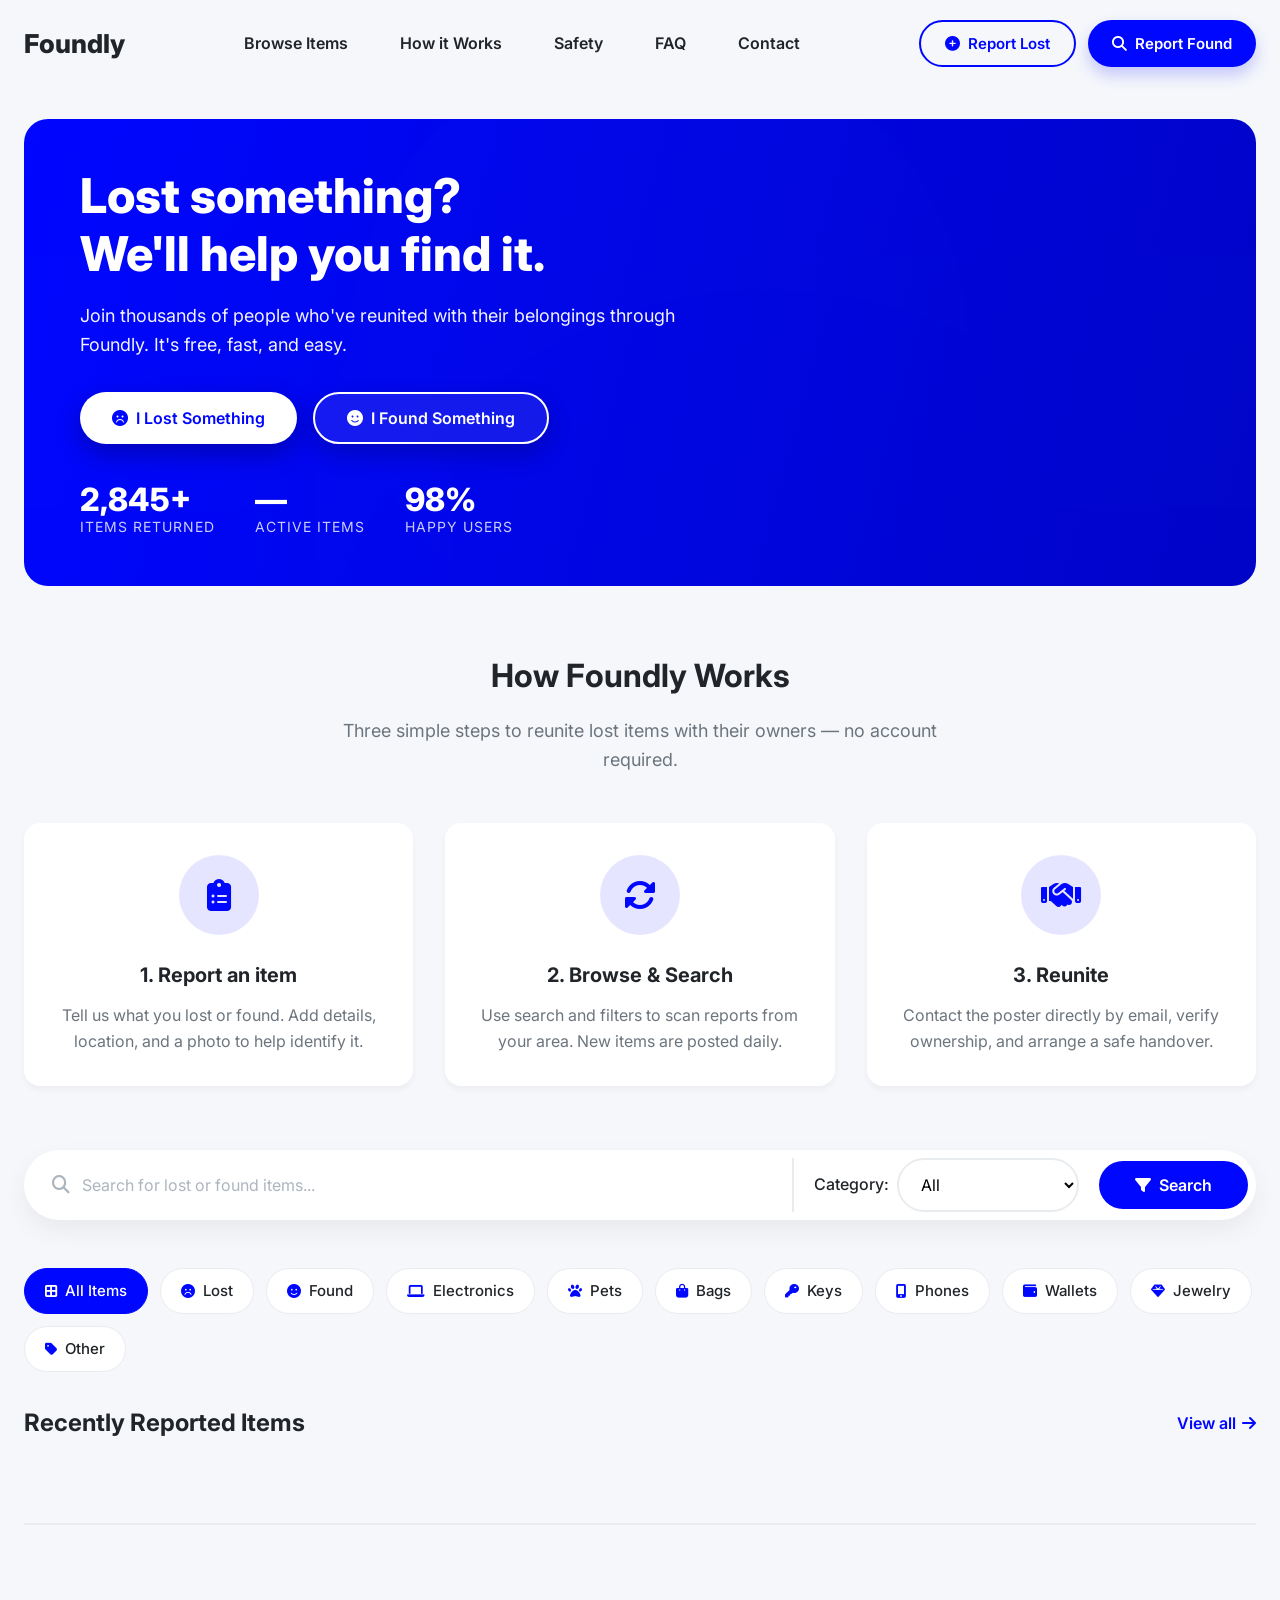
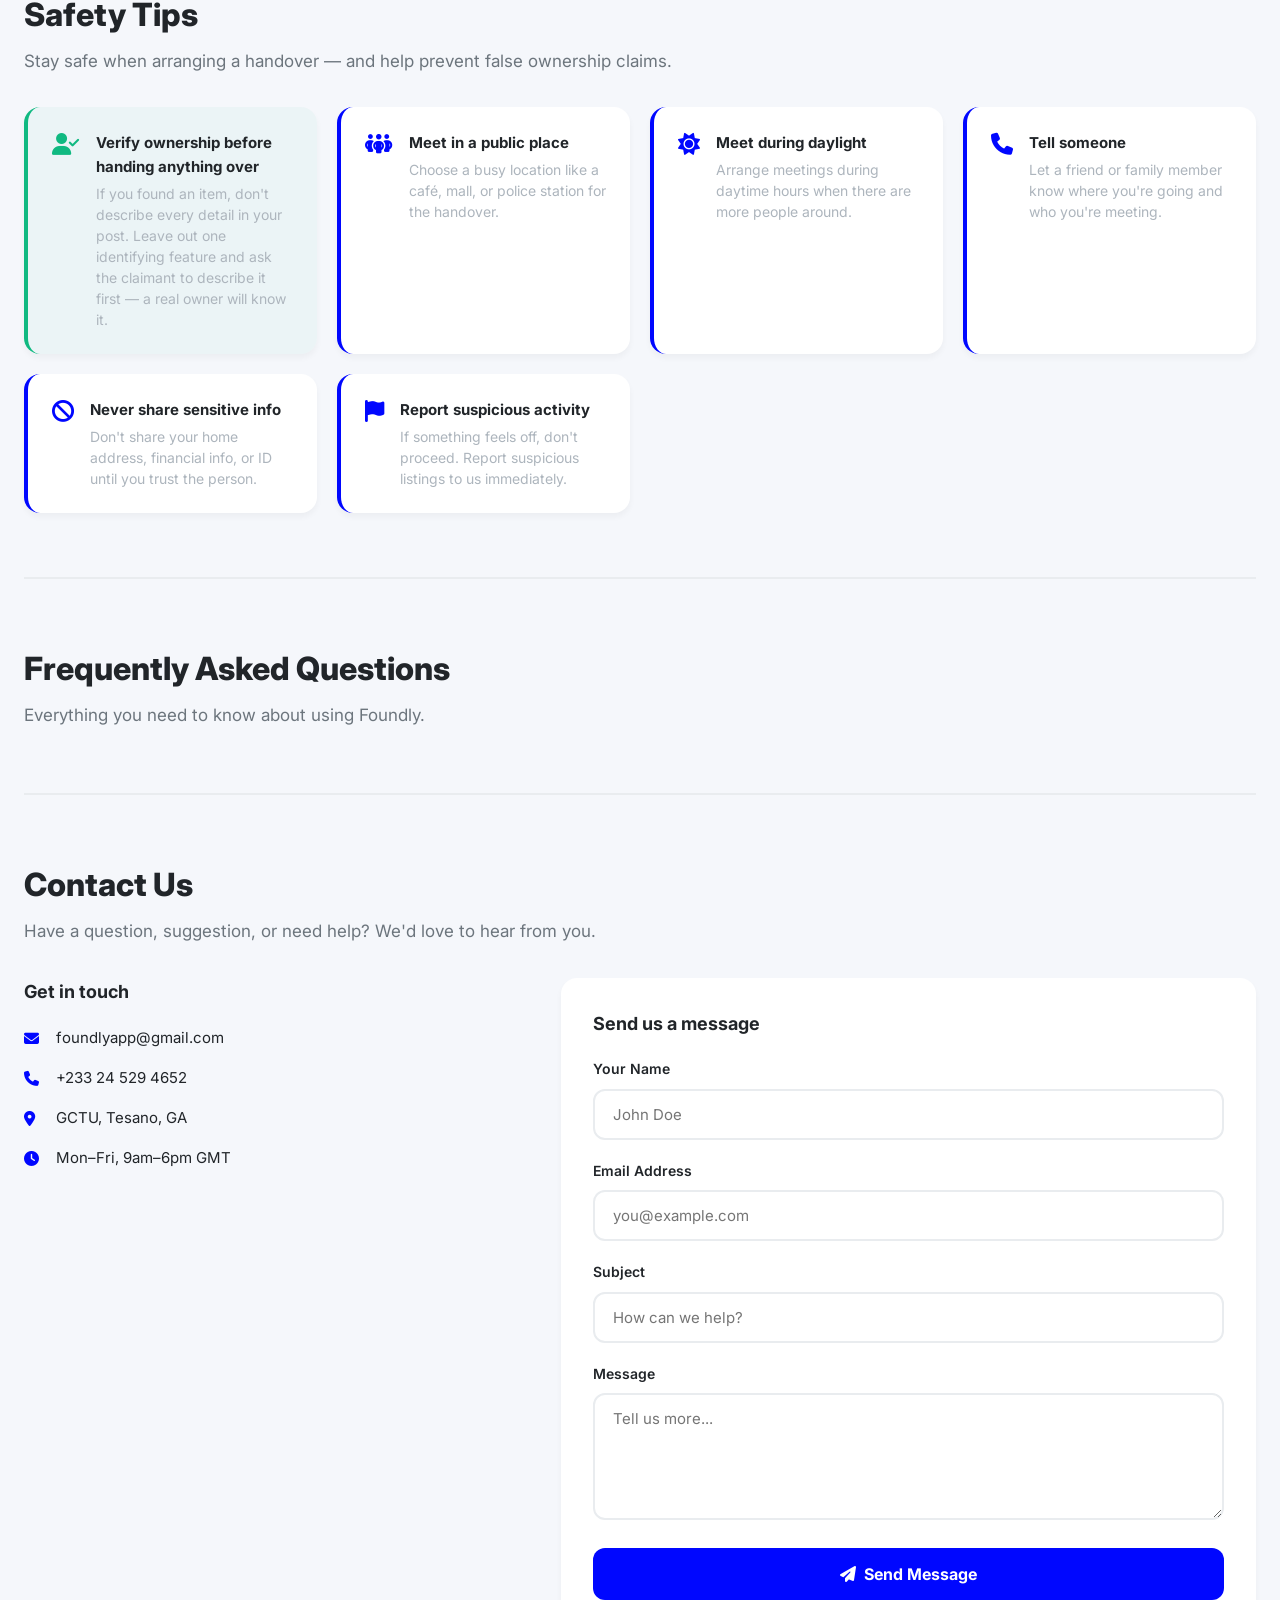
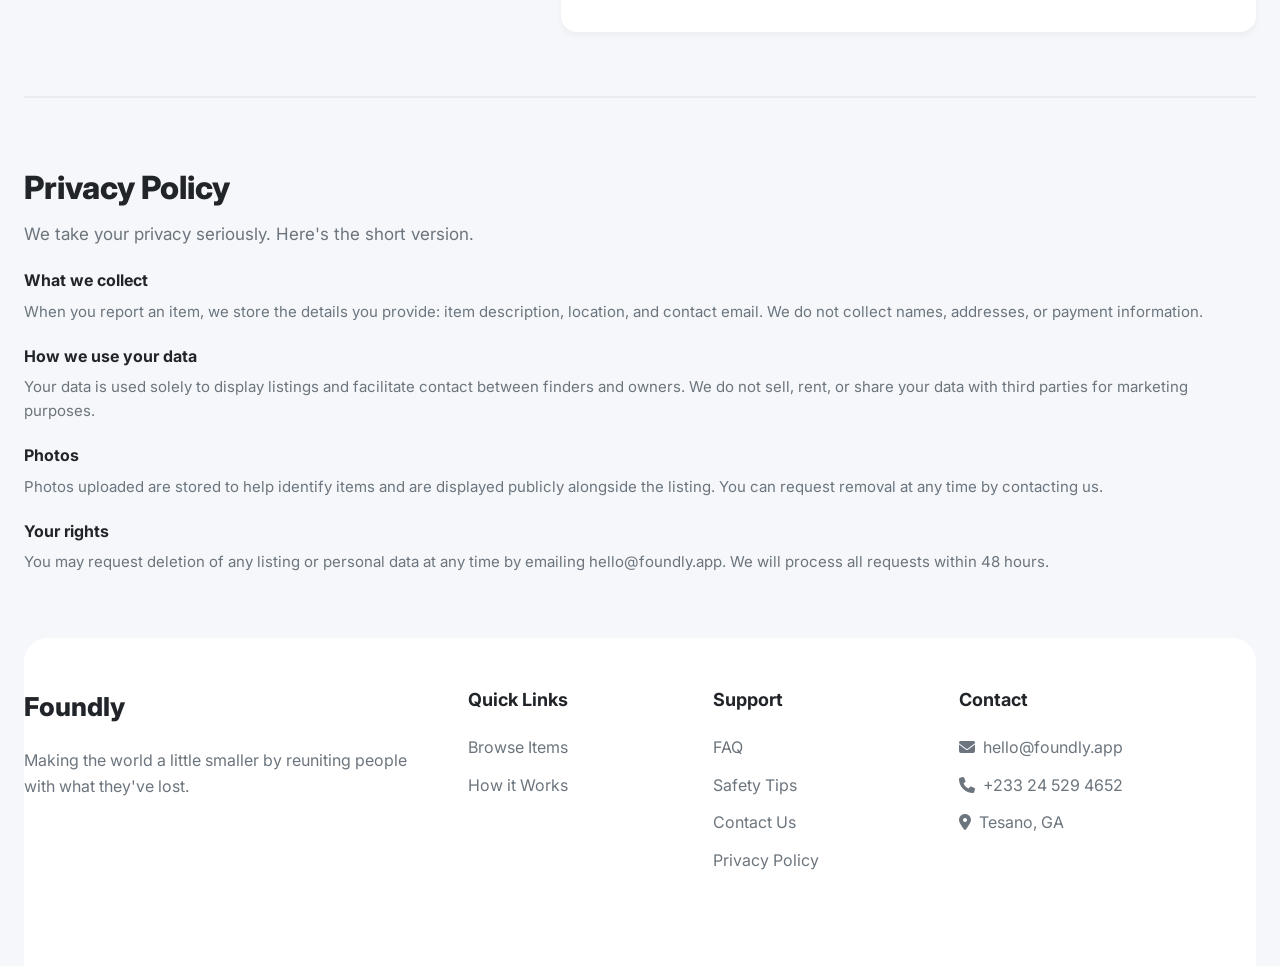
==== commit 090243aa: "removed footer" ====
--- a/index.html
+++ b/index.html
@@ -456,9 +456,7 @@
         </ul>
       </div>
     </div>
-    <div class="footer-bottom">
-      <p>&copy; 2026 Foundly. Made with <i class="fas fa-heart" style="color:var(--danger)"></i> for the community.</p>
-    </div>
+    
   </footer>
 </div>
 
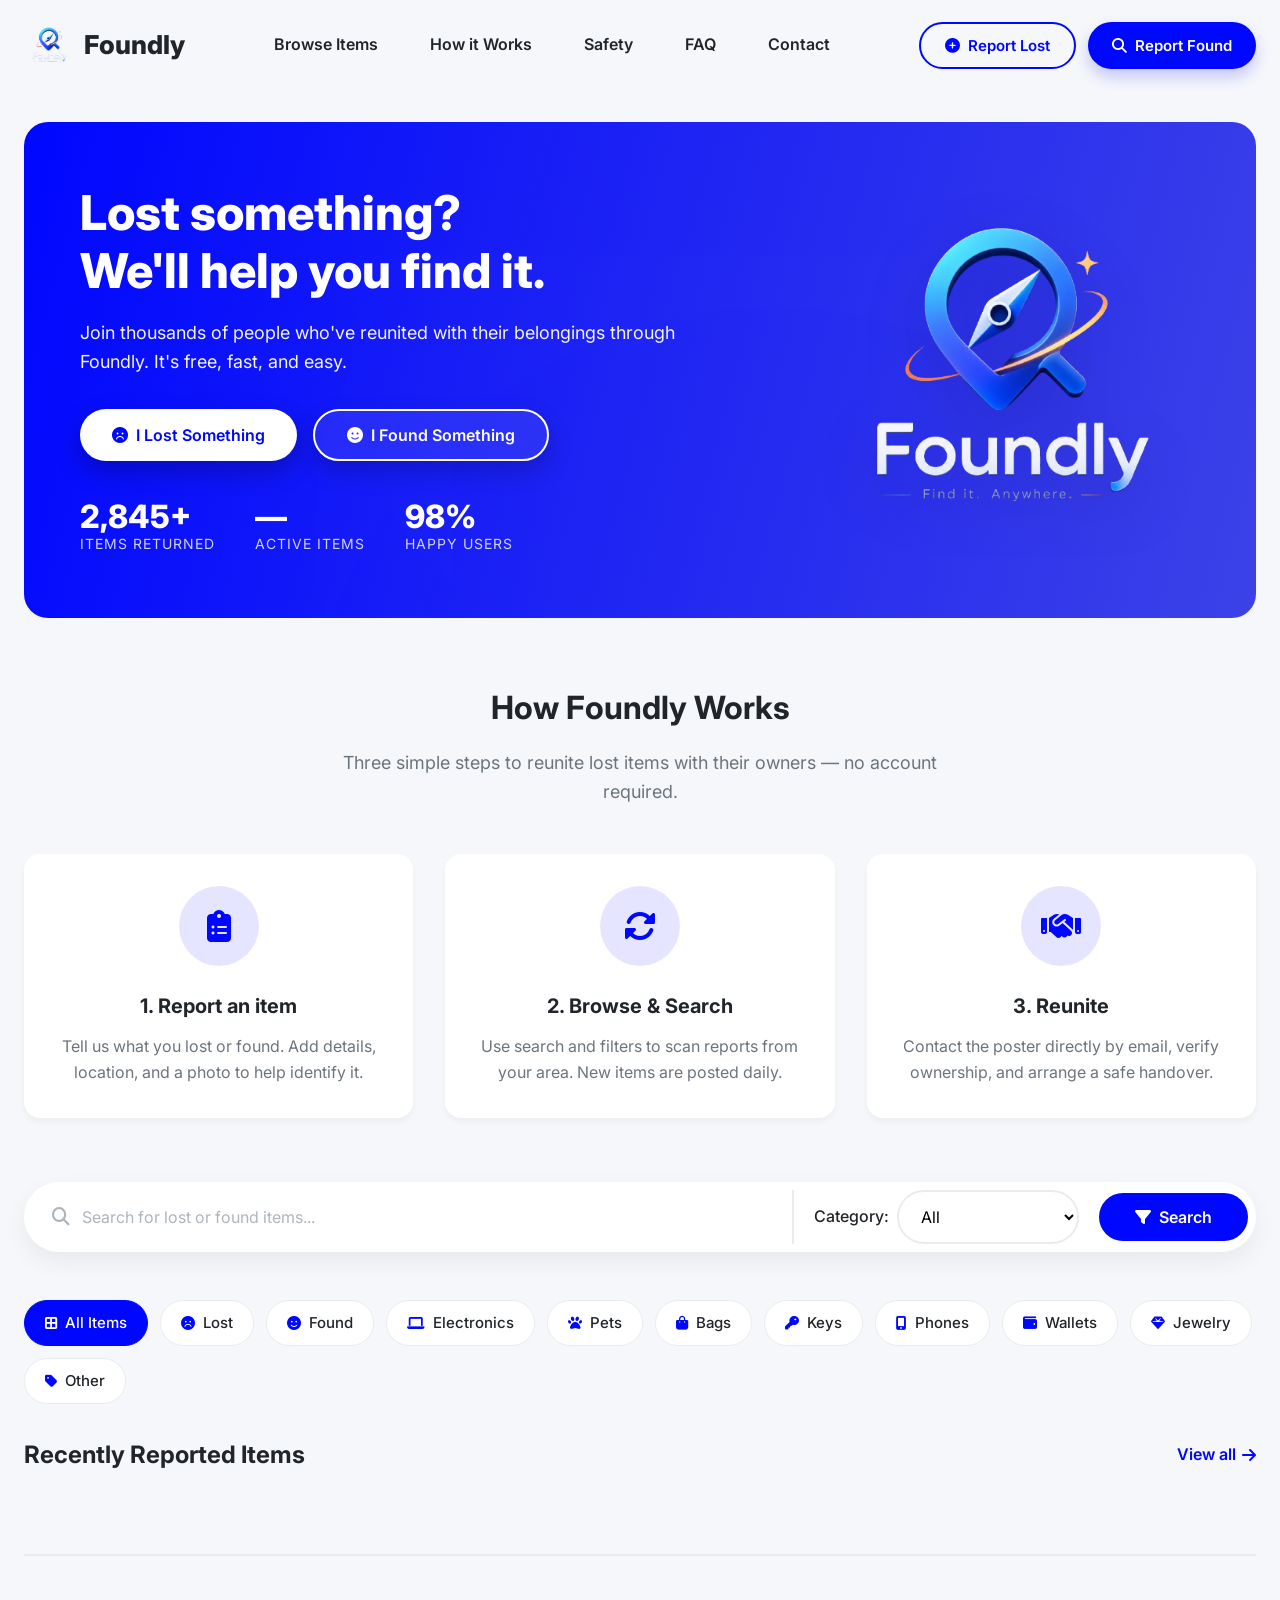
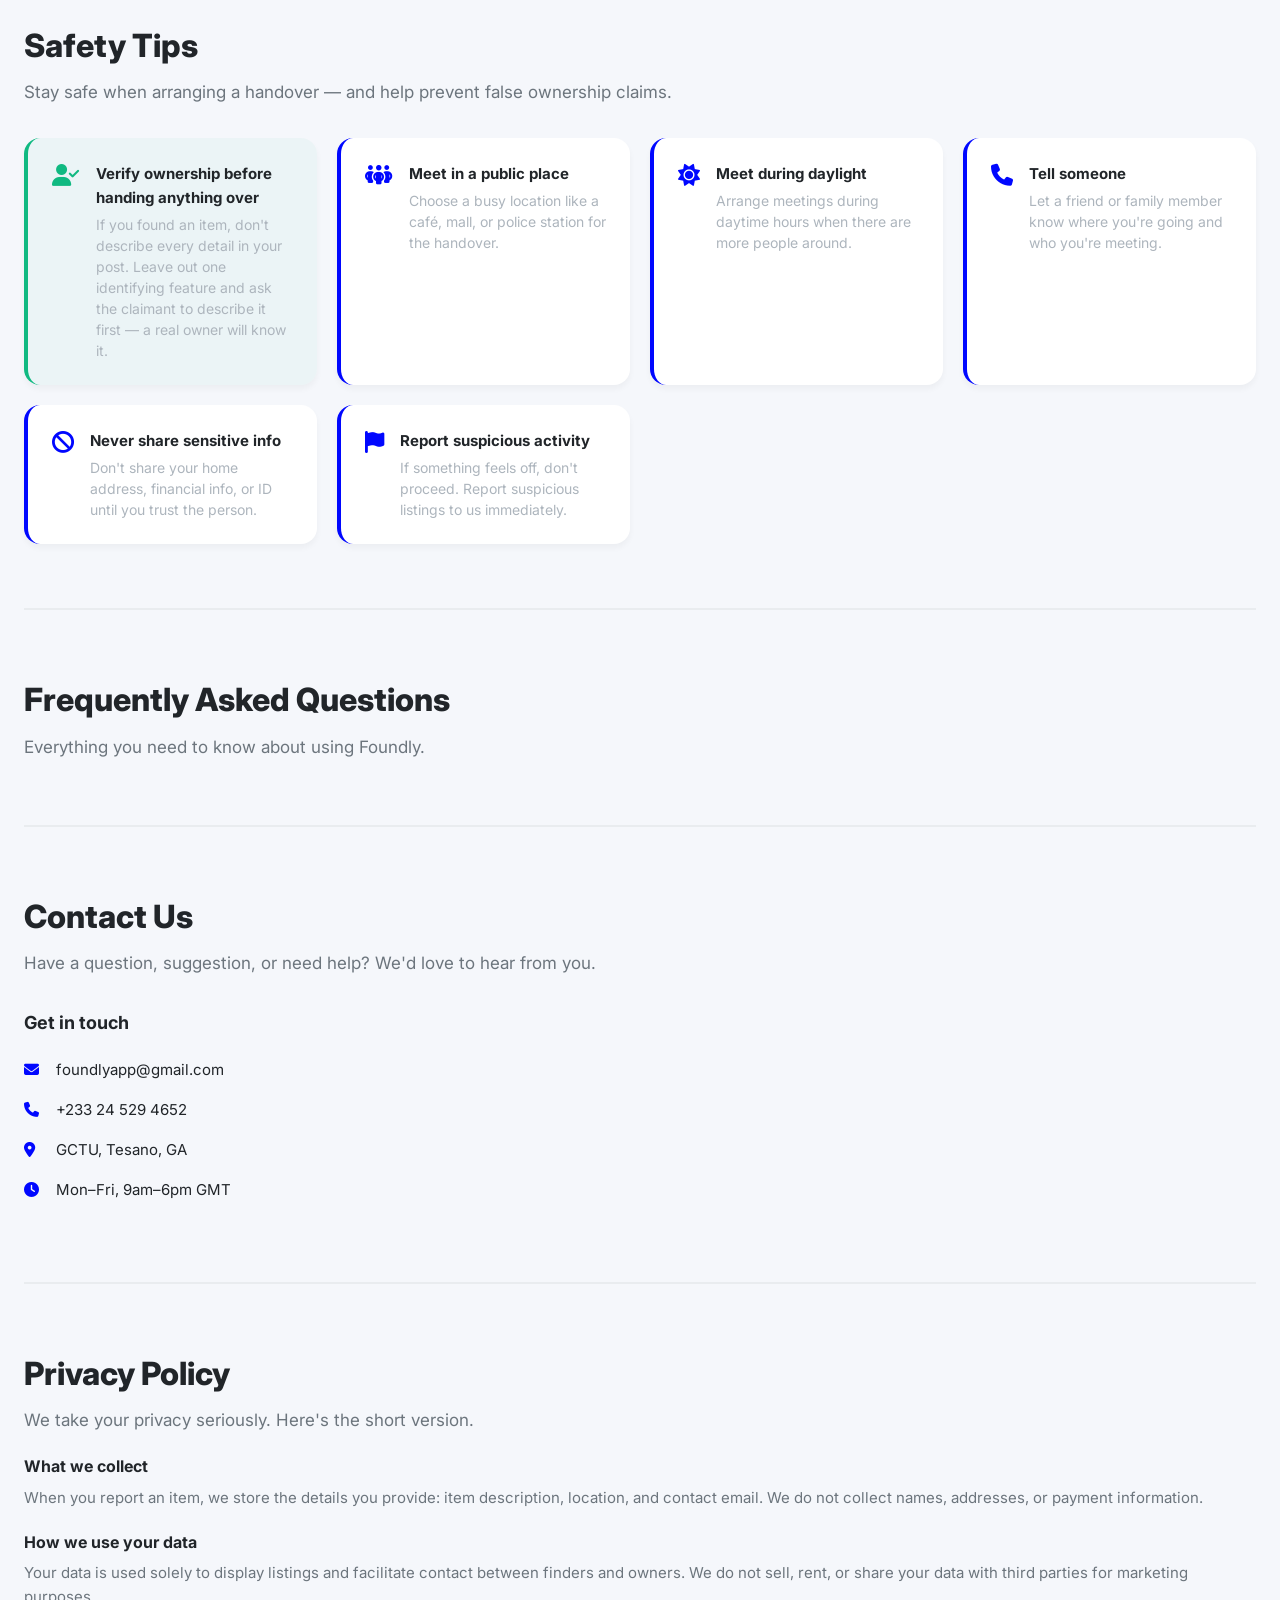
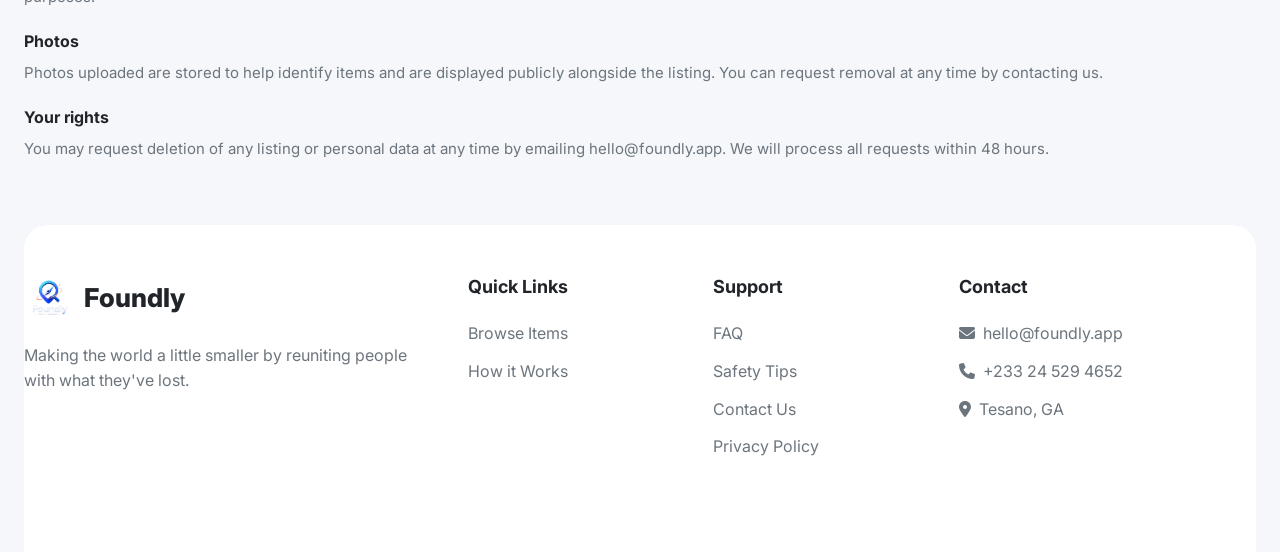
==== commit 37a3944c: "removed message us" ====
--- a/index.html
+++ b/index.html
@@ -259,7 +259,7 @@
         <div class="contact-info-item"><i class="fas fa-map-marker-alt"></i><span>GCTU, Tesano, GA</span></div>
         <div class="contact-info-item"><i class="fas fa-clock"></i><span>Mon–Fri, 9am–6pm GMT</span></div>
       </div>
-      <div class="contact-form">
+      <!-- <div class="contact-form">
         <h3>Send us a message</h3>
         <form onsubmit="submitContact(event)">
           <div class="form-group">
@@ -282,7 +282,7 @@
             <i class="fas fa-paper-plane"></i> Send Message
           </button>
         </form>
-      </div>
+      </div> -->
     </div>
   </section>
 
--- a/foundly.css
+++ b/foundly.css
@@ -184,7 +184,7 @@
   display: flex;
   justify-content: space-between;
   align-items: center;
-  background: linear-gradient(105deg, var(--primary) 0%, #0005c7 100%);
+  background: linear-gradient(105deg, var(--primary) 0%, #3c42e7 100%);
   border-radius: var(--radius-lg);
   padding: 48px 56px;
   margin: 32px 0 48px;
